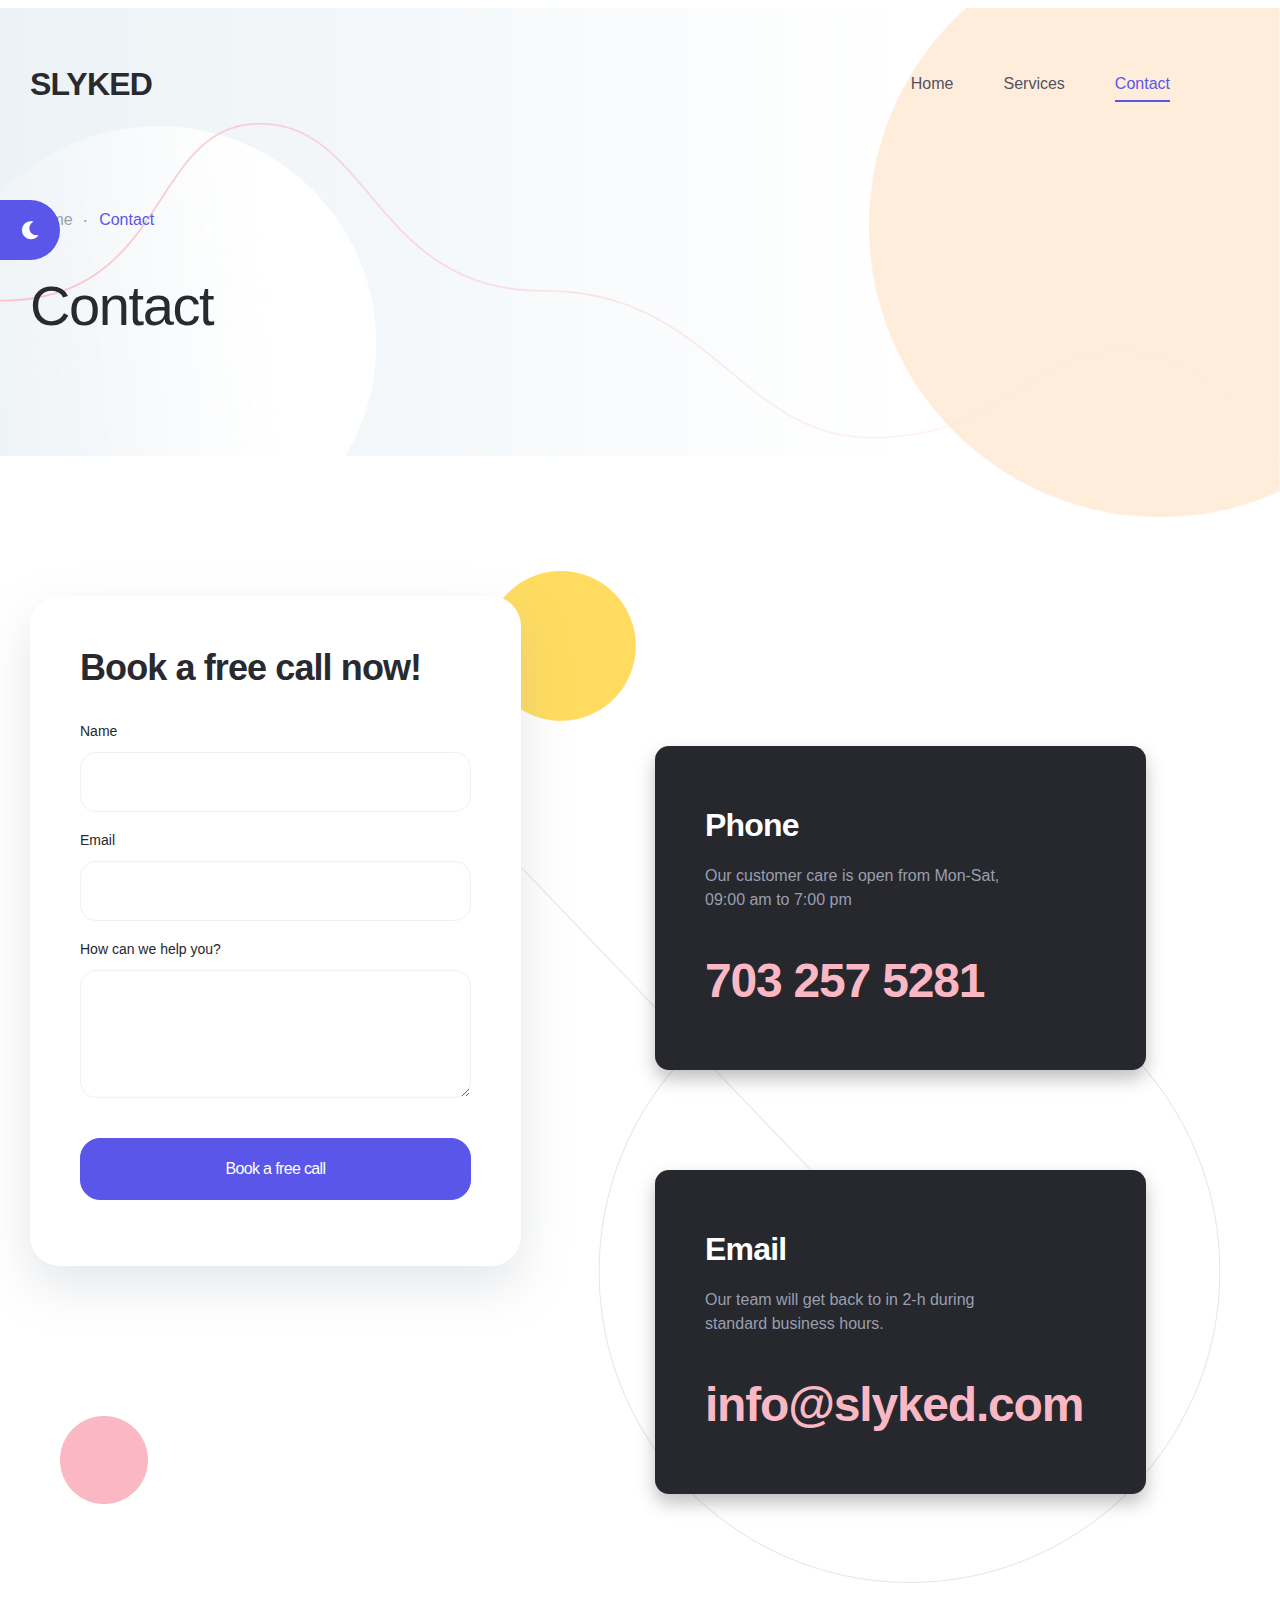
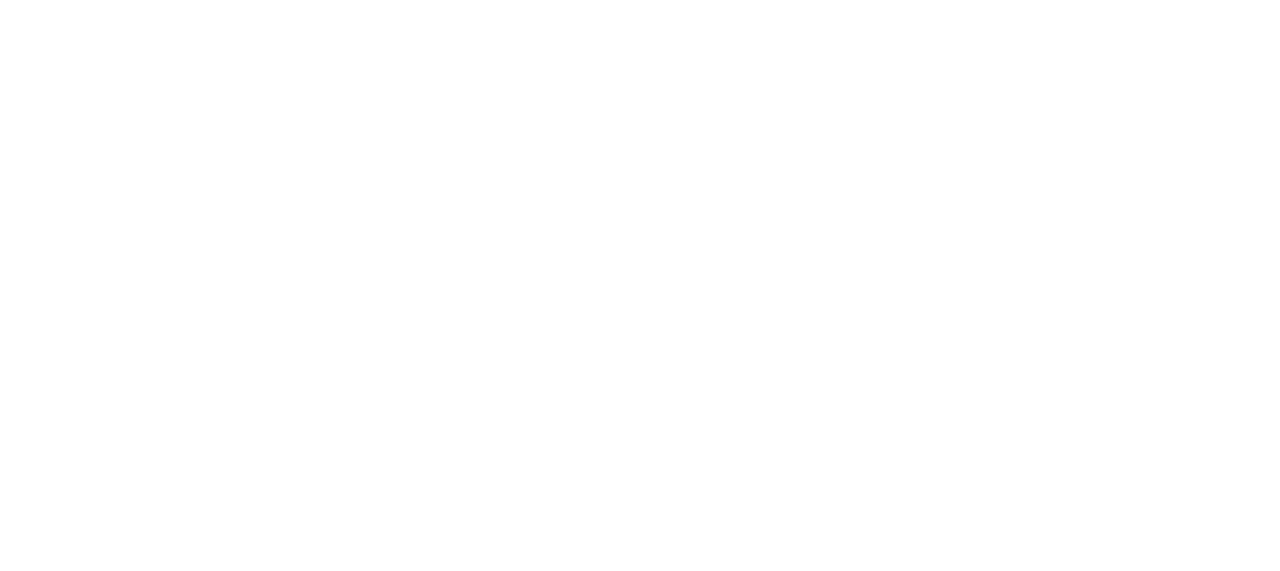
==== contact.html @ fdca995c "content changes and logo" ====
﻿<!DOCTYPE html>
<html class="no-js" lang="en">

<head>
    <!-- Meta Data -->
    <meta charset="UTF-8">
    <meta http-equiv="X-UA-Compatible" content="IE=edge">
    <title>Slyked | Contact</title>
    <meta name="description" content="">
    <meta name="viewport" content="width=device-width, initial-scale=1, shrink-to-fit=no">
    <!-- Favicon -->
    <link rel="shortcut icon" type="image/x-icon" href="assets/media/favicon.png">
    <link rel="stylesheet" href="assets/css/vendor/bootstrap.min.css">
    <link rel="stylesheet" href="assets/css/vendor/font-awesome.css">
    <link rel="stylesheet" href="assets/css/vendor/slick.css">
    <link rel="stylesheet" href="assets/css/vendor/slick-theme.css">
    <link rel="stylesheet" href="assets/css/vendor/sal.css">
    <link rel="stylesheet" href="assets/css/vendor/magnific-popup.css">
    <link rel="stylesheet" href="assets/css/vendor/green-audio-player.min.css">

    <!-- Site Stylesheet -->
    <link rel="stylesheet" href="assets/css/app.css">

</head>

<body class="sticky-header">
    <!--[if lte IE 9]>
    <p class="browserupgrade">You are using an <strong>outdated</strong> browser. Please <a href="https://browsehappy.com/">upgrade your browser</a> to improve your experience and security.</p>
  	<![endif]-->
    <a href="#main-wrapper" id="backto-top" class="back-to-top">
        <i class="far fa-angle-double-up"></i>
    </a>

    <!-- Preloader Start Here -->
    <div id="preloader"></div>
    <!-- Preloader End Here -->

    <div class="my_switcher d-none d-lg-block">
        <ul>
            <li title="Light Mode">
                <a href="javascript:void(0)" class="setColor light" data-theme="light">
                    <i class="fal fa-lightbulb-on"></i>
                </a>
            </li>
            <li title="Dark Mode">
                <a href="javascript:void(0)" class="setColor dark" data-theme="dark">
                    <i class="fas fa-moon"></i>
                </a>
            </li>
        </ul>
    </div>

    <div id="main-wrapper" class="main-wrapper">

        <!--=====================================-->
        <!--=        Header Area Start       	=-->
        <!--=====================================-->
        <header class="header axil-header header-style-2">
            <div id="axil-sticky-placeholder"></div>
            <div class="axil-mainmenu">
                <div class="container-fluid">
                    <div class="header-navbar">
                        <div class="header-logo">
                            <a><h4 style="margin-top: 30px;" class="light-version-logo">SLYKED</h4></a>
                            <a><h4 style="margin-top: 30px;" class="dark-version-logo">SLYKED</h4></a>
                        </div>
                        <div class="header-main-nav">
                            <!-- Start Mainmanu Nav -->
                            <nav class="mainmenu-nav" id="mobilemenu-popup">
                                <div class="d-block d-lg-none">
                                    <div class="mobile-nav-header">
                                        <div class="mobile-nav-logo">
                                            <a href="/">
                                                <a><h4 class="light-mode">SLYKED</h4></a>
                                                <a><h4 class="dark-mode">SLYKED</h4></a>
                                            </a>
                                        </div>
                                        <button class="mobile-menu-close" data-bs-dismiss="offcanvas"><i class="fas fa-times"></i></button>
                                    </div>
                                </div>
                                <ul class="mainmenu">
                                    <li>
                                        <a href="/">Home</a>
                                    </li>
                                    <li>
                                        <a href="/#services">Services</a>
                                    </li>
                                    <!-- <li class="menu-item-has-children">
                                        <a href="javascript:void(0);">Portfolio</a>
                                        <ul class="axil-submenu">
                                            <li><a href="portfolio.html">Two Column</a></li>
                                            <li><a href="portfolio-2.html">Three Column</a></li>
                                            <li><a href="portfolio-3.html">Four Column</a></li>
                                            <li><a href="portfolio-4.html">Three Column Width</a></li>
                                            <li><a href="portfolio-5.html">Four Column Width</a></li>
                                            <li><a href="single-portfolio.html">Portfolio Details</a></li>
                                        </ul>
                                    </li> -->
                                    <!-- <li class="menu-item-has-children">
                                        <a href="javascript:void(0);">Pages</a>
                                        <ul class="axil-submenu">
                                            <li><a href="about-us.html">About Us</a></li>
                                            <li><a href="our-office.html">Our Office</a></li>
                                            <li><a href="case-study.html">Case Study</a></li>
                                            <li><a href="single-case-study.html">Case Study Details</a></li>
                                            <li><a href="team.html">Team</a></li>
                                            <li><a href="single-team.html">Team Details</a></li>
                                            <li><a href="our-clients.html">Our Clients</a></li>
                                            <li><a href="testimonial.html">Testimonial</a></li>
                                            <li><a href="pricing-table.html">Pricing Table</a></li>
                                            <li><a href="typography.html">Typography</a></li>
                                            <li><a href="404.html">404 Page</a></li>
                                            <li><a href="coming-soon.html">Coming Soon</a></li>
                                        </ul>
                                    </li>
                                    <li class="menu-item-has-children">
                                        <a href="javascript:void(0);">Blog</a>
                                        <ul class="axil-submenu">
                                            <li><a href="blog.html">Blog</a></li>
                                            <li><a href="single-blog.html">Standard Post</a></li>
                                            <li><a href="single-blog-gallery.html">Gallery Post</a></li>
                                            <li><a href="single-blog-video.html">Video Post</a></li>
                                            <li><a href="single-blog-audio.html">Audio Post</a></li>
                                            <li><a href="single-blog-quote.html">Quote Post</a></li>
                                        </ul>
                                    </li> -->
                                    <li><a href="contact.html">Contact</a></li>
                                </ul>
                            </nav>
                            <!-- End Mainmanu Nav -->
                        </div>
                        <div class="header-action">
                            <ul class="list-unstyled">
                                <li class="sidemenu-btn d-lg-block d-none">
                                    <button class="btn-wrap btn-dark" data-bs-toggle="offcanvas" data-bs-target="#offcanvasMenuRight">
                                        <span></span>
                                        <span></span>
                                        <span></span>
                                    </button>
                                </li>
                                <li class="mobile-menu-btn sidemenu-btn d-lg-none d-block">
                                    <button class="btn-wrap btn-dark" data-bs-toggle="offcanvas" data-bs-target="#mobilemenu-popup">
                                        <span></span>
                                        <span></span>
                                        <span></span>
                                    </button>
                                </li>
                                <li class="my_switcher d-block d-lg-none">
                                    <ul>
                                        <li title="Light Mode">
                                            <a href="javascript:void(0)" class="setColor light" data-theme="light">
                                                <i class="fal fa-lightbulb-on"></i>
                                            </a>
                                        </li>
                                        <li title="Dark Mode">
                                            <a href="javascript:void(0)" class="setColor dark" data-theme="dark">
                                                <i class="fas fa-moon"></i>
                                            </a>
                                        </li>
                                    </ul>
                                </li>
                            </ul>
                        </div>
                    </div>
                </div>
            </div>
        </header>
        <!--=====================================-->
        <!--=       Breadcrumb Area Start       =-->
        <!--=====================================-->
        <div class="breadcrum-area">
            <div class="container">
                <div class="breadcrumb">
                    <ul class="list-unstyled">
                        <li><a href="/">Home</a></li>
                        <li class="active">Contact</li>
                    </ul>
                    <h1 class="title h2">Contact</h1>
                </div>
            </div>
            <ul class="shape-group-8 list-unstyled">
                <li class="shape shape-1" data-sal="slide-right" data-sal-duration="500" data-sal-delay="100">
                    <img src="assets/media/others/bubble-9.png" alt="Bubble">
                </li>
                <li class="shape shape-2" data-sal="slide-left" data-sal-duration="500" data-sal-delay="200">
                    <img src="assets/media/others/bubble-17.png" alt="Bubble">
                </li>
                <li class="shape shape-3" data-sal="slide-up" data-sal-duration="500" data-sal-delay="300">
                    <img src="assets/media/others/line-4.png" alt="Line">
                </li>
            </ul>
        </div>
        <!--=====================================-->
        <!--=       Contact  Area Start        =-->
        <!--=====================================-->
        <section class="section section-padding">
            <div class="container">
                <div class="row">
                    <div class="col-xl-5 col-lg-6">
                        <div class="contact-form-box shadow-box mb--30">
                            <h3 class="title">Book a free call now!</h3>
                            <form method="POST" action="mail.php" class="axil-contact-form">
                                <div class="form-group">
                                    <label>Name</label>
                                    <input type="text" class="form-control" name="contact-name">
                                </div>
                                <div class="form-group">
                                    <label>Email</label>
                                    <input type="email" class="form-control" name="contact-email">
                                </div>
                                <!-- <div class="form-group">
                                    <label>Company</label>
                                    <input type="text" class="form-control" name="contact-company">
                                </div> -->
                                <div class="form-group mb--40">
                                    <label>How can we help you?</label>
                                    <textarea name="contact-message" id="contact-message" class="form-control textarea" cols="30" rows="4"></textarea>
                                </div>
                                <div class="form-group">
                                    <button type="submit" class="axil-btn btn-fill-primary btn-fluid btn-primary" name="submit-btn">Book a free call</button>
                                </div>
                            </form>
                        </div>
                    </div>
                    <div class="col-xl-5 col-lg-6 offset-xl-1">
                        <div class="contact-info mb--100 mb_md--30 mt_md--0 mt--150">
                            <h4 class="title">Phone</h4>
                            <p>Our customer care is open from Mon-Sat, 09:00 am to 7:00 pm</p>
                            <h4 class="phone-number"><a href="tel:7032575281">703 257 5281</a></h4>
                        </div>
                        <div class="contact-info mb--30">
                            <h4 class="title">Email</h4>
                            <p>Our team will get back to in 2-h during standard business hours.</p>
                            <h4 class="phone-number"><a href="mailto:info@example.com">info@slyked.com</a></h4>
                        </div>
                    </div>
                </div>
            </div>
            <ul class="list-unstyled shape-group-12">
                <li class="shape shape-1"><img src="assets/media/others/bubble-2.png" alt="Bubble"></li>
                <li class="shape shape-2"><img src="assets/media/others/bubble-1.png" alt="Bubble"></li>
                <li class="shape shape-3"><img src="assets/media/others/circle-3.png" alt="Circle"></li>
            </ul>
        </section>

        <!--=====================================-->
        <!--=       Location  Area Start        =-->
        <!--=====================================-->
        <!-- <section class="section section-padding bg-color-dark overflow-hidden">
            <div class="container">
                <div class="section-heading heading-light-left">
                    <span class="subtitle">Find Us</span>
                    <h2 class="title">Our office</h2>
                </div>
                <div class="row">
                    <div class="col-lg-3 col-sm-6">
                        <div class="office-location">
                            <div class="thumbnail">
                                <img src="assets/media/others/location-1.png" alt="Office">
                            </div>
                            <div class="content">
                                <h4 class="title">Virginia-HQ</h4>
                                <p>435 Pouros Locks United States</p>
                            </div>
                        </div>
                    </div>
                    <div class="col-lg-3 col-sm-6">
                        <div class="office-location">
                            <div class="thumbnail">
                                <img src="assets/media/others/location-2.png" alt="Office">
                            </div>
                            <div class="content">
                                <h4 class="title">Nevada</h4>
                                <p>46 Watsica Creek Suite 071 United States</p>
                            </div>
                        </div>
                    </div>
                    <div class="col-lg-3 col-sm-6">
                        <div class="office-location">
                            <div class="thumbnail">
                                <img src="assets/media/others/location-3.png" alt="Office">
                            </div>
                            <div class="content">
                                <h4 class="title">Columbia</h4>
                                <p>7140 Wehner Tunnel Washington, D.C</p>
                            </div>
                        </div>
                    </div>
                    <div class="col-lg-3 col-sm-6">
                        <div class="office-location">
                            <div class="thumbnail">
                                <img src="assets/media/others/location-4.png" alt="Office">
                            </div>
                            <div class="content">
                                <h4 class="title">New Mexico</h4>
                                <p>10 Maggie Valleys United States</p>
                            </div>
                        </div>
                    </div>
                </div>
            </div>
            <ul class="shape-group-11 list-unstyled">
                <li class="shape shape-1"><img src="assets/media/others/line-6.png" alt="line"></li>
                <li class="shape shape-2"><img src="assets/media/others/circle-3.png" alt="line"></li>
            </ul>
        </section> -->
        <!--=====================================-->
        <!--=        Footer Area Start       	=-->
        <!--=====================================-->
        <footer class="footer-area">
            <div class="container">
                <div class="footer-top">
                    <div class="footer-social-link">
                        <ul class="list-unstyled">
                            <li><a href="https://www.facebook.com/Slyked-106344322002214/" data-sal="slide-up" target="_blank" data-sal-duration="500" data-sal-delay="100"><i class="fab fa-facebook-f"></i></a></li>
                            <li><a href="https://www.instagram.com/goslyked/" target="_blank" data-sal="slide-up" data-sal-duration="500" data-sal-delay="500"><i class="fab fa-instagram"></i></a></li>
                            <li><a href="https://twitter.com/goslyked" target="_blank" data-sal="slide-up" data-sal-duration="500" data-sal-delay="200"><i class="fab fa-twitter"></i></a></li>
                            <li><a href="https://www.linkedin.com/company/goslyked/" target="_blank" data-sal="slide-up" data-sal-duration="500" data-sal-delay="400"><i class="fab fa-linkedin-in"></i></a></li>
                        </ul>
                    </div>
                </div>
                <div class="footer-main">
                    <div class="row">
                        <div class="col-xl-6 col-lg-5" data-sal="slide-right" data-sal-duration="800" data-sal-delay="100">
                            <div class="footer-widget border-end">
                                <div class="footer-newsletter">
                                    <h2 class="title">Get in touch!</h2>
                                    <p>To get personalised tips and tricks on how to grow your business online, subscribe to our newsletter for free</p>
                                    <form>
                                        <div class="input-group">
                                            <input type="email" class="form-control" placeholder="Email address">
                                            <button class="subscribe-btn" type="submit">Subscribe</button>
                                        </div>
                                    </form>
                                </div>
                            </div>
                        </div>
                        <div class="col-xl-6 col-lg-7" data-sal="slide-left" data-sal-duration="800" data-sal-delay="100">
                            <div class="row">
                                <div class="col-sm-6">
                                    <div class="footer-widget">
                                        <h6 class="widget-title">Services</h6>
                                        <div class="footer-menu-link">
                                            <ul class="list-unstyled">
                                                <li><a>Landing Page</a></li>
                                                <li><a>Website Development</a></li>
                                                <li><a>Social Media Marketing</a></li>
                                            </ul>
                                        </div>
                                    </div>
                                </div>
                                <div class="col-sm-3">
                                    <div class="footer-widget">
                                        <h6 class="widget-title">Coming Soon</h6>
                                        <div class="footer-menu-link">
                                            <ul class="list-unstyled">
                                                <li><a >Blog</a></li>
                                                <li><a >Case Studies</a></li>
                                                <li><a >Portfolio</a></li>
                                            </ul>
                                        </div>
                                    </div>
                                </div>
                                <div class="col-sm-3">
                                    <div class="footer-widget">
                                        <h6 class="widget-title">Support</h6>
                                        <div class="footer-menu-link">
                                            <ul class="list-unstyled">
                                                <li><a href="contact.html">Contact</a></li>
                                                <li><a>Privacy Policy</a></li>
                                                <li><a>Terms of Use</a></li>
                                            </ul>
                                        </div>
                                    </div>
                                </div>
                            </div>
                        </div>
                    </div>
                </div>
                <div class="footer-bottom" data-sal="slide-up" data-sal-duration="500" data-sal-delay="100">
                    <div class="row">
                        <div class="col-md-6">
                            <div class="footer-copyright">
                                <span class="copyright-text">© 2022. All rights reserved by <a href="/">Slyked</a>.</span>
                            </div>
                        </div>
                        <div class="col-md-6">
                            <div class="footer-bottom-link">
                                <ul class="list-unstyled">
                                    <li><a >Privacy Policy</a></li>
                                    <li><a >Terms of Use</a></li>
                                </ul>
                            </div>
                        </div>
                    </div>
                </div>
            </div>
        </footer>




        <!--=====================================-->
        <!--=       Offcanvas Menu Area       	=-->
        <!--=====================================-->
        <!-- <div class="offcanvas offcanvas-end header-offcanvasmenu" tabindex="-1" id="offcanvasMenuRight">
            <div class="offcanvas-header">
                <button type="button" class="btn-close" data-bs-dismiss="offcanvas" aria-label="Close"></button>
            </div>
            <div class="offcanvas-body">
                <form action="#" class="side-nav-search-form">
                    <div class="form-group">
                        <input type="text" class="search-field" name="search-field" placeholder="Search...">
                        <button class="side-nav-search-btn"><i class="fas fa-search"></i></button>
                    </div>
                </form>
                <div class="row ">
                    <div class="col-lg-5 col-xl-6">
                        <ul class="main-navigation list-unstyled">
                            <li><a href="index-1.html">Digital Agency</a></li>
                            <li><a href="index-2.html">Creative Agency</a></li>
                            <li><a href="index-3.html">Personal Portfolio</a></li>
                            <li><a href="index-4.html">Home Startup</a></li>
                            <li><a href="index-5.html">Corporate Agency</a></li>
                        </ul>
                    </div>
                    <div class="col-lg-7 col-xl-6">
                        <div class="contact-info-wrap">
                            <div class="contact-inner">
                                <address class="address">
                                    <span class="title">Contact Information</span>
                                    <p>Theodore Lowe, Ap #867-859 <br> Sit Rd, Azusa New York</p>
                                </address>
                                <address class="address">
                                    <span class="title">We're Available 24/7. Call Now.</span>
                                    <a class="tel" href="tel:8884562790"><i class="fas fa-phone"></i>(888)
                                        456-2790</a>
                                    <a class="tel" href="tel:12125553333"><i class="fas fa-fax"></i>(121)
                                        255-53333</a>
                                </address>
                            </div>
                            <div class="contact-inner">
                                <h5 class="title">Find us here</h5>
                                <div class="contact-social-share">
                                    <ul class="social-share list-unstyled">
                                        <li><a href="../../../index.htm"><i class="fab fa-facebook-f"></i></a></li>
                                        <li><a href="../../../index-1.htm"><i class="fab fa-twitter"></i></a></li>
                                        <li><a href="../../../index-7.htm"><i class="fab fa-behance"></i></a></li>
                                        <li><a href="../../../index-3.htm"><i class="fab fa-linkedin-in"></i></a></li>
                                    </ul>
                                </div>
                            </div>
                        </div>
                    </div>
                </div>
            </div>
        </div> -->
    </div>

    <!-- Jquery Js -->
    <script src="assets/js/vendor/jquery-3.6.0.min.js"></script>
    <script src="assets/js/vendor/bootstrap.min.js"></script>
    <script src="assets/js/vendor/isotope.pkgd.min.js"></script>
    <script src="assets/js/vendor/imagesloaded.pkgd.min.js"></script>
    <script src="assets/js/vendor/waypoints.min.js"></script>
    <script src="assets/js/vendor/counterup.js"></script>
    <script src="assets/js/vendor/slick.min.js"></script>
    <script src="assets/js/vendor/sal.js"></script>
    <script src="assets/js/vendor/jquery.magnific-popup.min.js"></script>
    <script src="assets/js/vendor/js.cookie.js"></script>
    <script src="assets/js/vendor/jquery.style.switcher.js"></script>
    <script src="assets/js/vendor/jquery.countdown.min.js"></script>
    <script src="assets/js/vendor/tilt.js"></script>
    <script src="assets/js/vendor/green-audio-player.min.js"></script>
    <script src="assets/js/vendor/jquery.nav.js"></script>

    <!-- Site Scripts -->
    <script src="assets/js/app.js"></script>
</body>

</html>
---- assets/css/vendor/sal.css ----
[data-sal]{transition-duration:.2s;transition-duration:var(--sal-duration,.2s);transition-delay:0s;transition-delay:var(--sal-delay,0s);transition-timing-function:ease;transition-timing-function:var(--sal-easing,ease)}[data-sal][data-sal-duration="200"]{transition-duration:.2s}[data-sal][data-sal-duration="250"]{transition-duration:.25s}[data-sal][data-sal-duration="300"]{transition-duration:.3s}[data-sal][data-sal-duration="350"]{transition-duration:.35s}[data-sal][data-sal-duration="400"]{transition-duration:.4s}[data-sal][data-sal-duration="450"]{transition-duration:.45s}[data-sal][data-sal-duration="500"]{transition-duration:.5s}[data-sal][data-sal-duration="550"]{transition-duration:.55s}[data-sal][data-sal-duration="600"]{transition-duration:.6s}[data-sal][data-sal-duration="650"]{transition-duration:.65s}[data-sal][data-sal-duration="700"]{transition-duration:.7s}[data-sal][data-sal-duration="750"]{transition-duration:.75s}[data-sal][data-sal-duration="800"]{transition-duration:.8s}[data-sal][data-sal-duration="850"]{transition-duration:.85s}[data-sal][data-sal-duration="900"]{transition-duration:.9s}[data-sal][data-sal-duration="950"]{transition-duration:.95s}[data-sal][data-sal-duration="1000"]{transition-duration:1s}[data-sal][data-sal-duration="1050"]{transition-duration:1.05s}[data-sal][data-sal-duration="1100"]{transition-duration:1.1s}[data-sal][data-sal-duration="1150"]{transition-duration:1.15s}[data-sal][data-sal-duration="1200"]{transition-duration:1.2s}[data-sal][data-sal-duration="1250"]{transition-duration:1.25s}[data-sal][data-sal-duration="1300"]{transition-duration:1.3s}[data-sal][data-sal-duration="1350"]{transition-duration:1.35s}[data-sal][data-sal-duration="1400"]{transition-duration:1.4s}[data-sal][data-sal-duration="1450"]{transition-duration:1.45s}[data-sal][data-sal-duration="1500"]{transition-duration:1.5s}[data-sal][data-sal-duration="1550"]{transition-duration:1.55s}[data-sal][data-sal-duration="1600"]{transition-duration:1.6s}[data-sal][data-sal-duration="1650"]{transition-duration:1.65s}[data-sal][data-sal-duration="1700"]{transition-duration:1.7s}[data-sal][data-sal-duration="1750"]{transition-duration:1.75s}[data-sal][data-sal-duration="1800"]{transition-duration:1.8s}[data-sal][data-sal-duration="1850"]{transition-duration:1.85s}[data-sal][data-sal-duration="1900"]{transition-duration:1.9s}[data-sal][data-sal-duration="1950"]{transition-duration:1.95s}[data-sal][data-sal-duration="2000"]{transition-duration:2s}[data-sal][data-sal-delay="50"]{transition-delay:.05s}[data-sal][data-sal-delay="100"]{transition-delay:.1s}[data-sal][data-sal-delay="150"]{transition-delay:.15s}[data-sal][data-sal-delay="200"]{transition-delay:.2s}[data-sal][data-sal-delay="250"]{transition-delay:.25s}[data-sal][data-sal-delay="300"]{transition-delay:.3s}[data-sal][data-sal-delay="350"]{transition-delay:.35s}[data-sal][data-sal-delay="400"]{transition-delay:.4s}[data-sal][data-sal-delay="450"]{transition-delay:.45s}[data-sal][data-sal-delay="500"]{transition-delay:.5s}[data-sal][data-sal-delay="550"]{transition-delay:.55s}[data-sal][data-sal-delay="600"]{transition-delay:.6s}[data-sal][data-sal-delay="650"]{transition-delay:.65s}[data-sal][data-sal-delay="700"]{transition-delay:.7s}[data-sal][data-sal-delay="750"]{transition-delay:.75s}[data-sal][data-sal-delay="800"]{transition-delay:.8s}[data-sal][data-sal-delay="850"]{transition-delay:.85s}[data-sal][data-sal-delay="900"]{transition-delay:.9s}[data-sal][data-sal-delay="950"]{transition-delay:.95s}[data-sal][data-sal-delay="1000"]{transition-delay:1s}[data-sal][data-sal-easing=linear]{transition-timing-function:linear}[data-sal][data-sal-easing=ease]{transition-timing-function:ease}[data-sal][data-sal-easing=ease-in]{transition-timing-function:ease-in}[data-sal][data-sal-easing=ease-out]{transition-timing-function:ease-out}[data-sal][data-sal-easing=ease-in-out]{transition-timing-function:ease-in-out}[data-sal][data-sal-easing=ease-in-cubic]{transition-timing-function:cubic-bezier(.55,.055,.675,.19)}[data-sal][data-sal-easing=ease-out-cubic]{transition-timing-function:cubic-bezier(.215,.61,.355,1)}[data-sal][data-sal-easing=ease-in-out-cubic]{transition-timing-function:cubic-bezier(.645,.045,.355,1)}[data-sal][data-sal-easing=ease-in-circ]{transition-timing-function:cubic-bezier(.6,.04,.98,.335)}[data-sal][data-sal-easing=ease-out-circ]{transition-timing-function:cubic-bezier(.075,.82,.165,1)}[data-sal][data-sal-easing=ease-in-out-circ]{transition-timing-function:cubic-bezier(.785,.135,.15,.86)}[data-sal][data-sal-easing=ease-in-expo]{transition-timing-function:cubic-bezier(.95,.05,.795,.035)}[data-sal][data-sal-easing=ease-out-expo]{transition-timing-function:cubic-bezier(.19,1,.22,1)}[data-sal][data-sal-easing=ease-in-out-expo]{transition-timing-function:cubic-bezier(1,0,0,1)}[data-sal][data-sal-easing=ease-in-quad]{transition-timing-function:cubic-bezier(.55,.085,.68,.53)}[data-sal][data-sal-easing=ease-out-quad]{transition-timing-function:cubic-bezier(.25,.46,.45,.94)}[data-sal][data-sal-easing=ease-in-out-quad]{transition-timing-function:cubic-bezier(.455,.03,.515,.955)}[data-sal][data-sal-easing=ease-in-quart]{transition-timing-function:cubic-bezier(.895,.03,.685,.22)}[data-sal][data-sal-easing=ease-out-quart]{transition-timing-function:cubic-bezier(.165,.84,.44,1)}[data-sal][data-sal-easing=ease-in-out-quart]{transition-timing-function:cubic-bezier(.77,0,.175,1)}[data-sal][data-sal-easing=ease-in-quint]{transition-timing-function:cubic-bezier(.755,.05,.855,.06)}[data-sal][data-sal-easing=ease-out-quint]{transition-timing-function:cubic-bezier(.23,1,.32,1)}[data-sal][data-sal-easing=ease-in-out-quint]{transition-timing-function:cubic-bezier(.86,0,.07,1)}[data-sal][data-sal-easing=ease-in-sine]{transition-timing-function:cubic-bezier(.47,0,.745,.715)}[data-sal][data-sal-easing=ease-out-sine]{transition-timing-function:cubic-bezier(.39,.575,.565,1)}[data-sal][data-sal-easing=ease-in-out-sine]{transition-timing-function:cubic-bezier(.445,.05,.55,.95)}[data-sal][data-sal-easing=ease-in-back]{transition-timing-function:cubic-bezier(.6,-.28,.735,.045)}[data-sal][data-sal-easing=ease-out-back]{transition-timing-function:cubic-bezier(.175,.885,.32,1.275)}[data-sal][data-sal-easing=ease-in-out-back]{transition-timing-function:cubic-bezier(.68,-.55,.265,1.55)}[data-sal|=fade]{opacity:0;transition-property:opacity}[data-sal|=fade].sal-animate,body.sal-disabled [data-sal|=fade]{opacity:1}[data-sal|=slide]{opacity:0;transition-property:opacity,transform}[data-sal=slide-up]{transform:translateY(20%)}[data-sal=slide-down]{transform:translateY(-20%)}[data-sal=slide-left]{transform:translateX(20%)}[data-sal=slide-right]{transform:translateX(-20%)}[data-sal|=slide].sal-animate,body.sal-disabled [data-sal|=slide]{opacity:1;transform:none}[data-sal|=zoom]{opacity:0;transition-property:opacity,transform}[data-sal=zoom-in]{transform:scale(.5)}[data-sal=zoom-out]{transform:scale(1.1)}[data-sal|=zoom].sal-animate,body.sal-disabled [data-sal|=zoom]{opacity:1;transform:none}[data-sal|=flip]{-webkit-backface-visibility:hidden;backface-visibility:hidden;transition-property:transform}[data-sal=flip-left]{transform:perspective(2000px) rotateY(-91deg)}[data-sal=flip-right]{transform:perspective(2000px) rotateY(91deg)}[data-sal=flip-up]{transform:perspective(2000px) rotateX(-91deg)}[data-sal=flip-down]{transform:perspective(2000px) rotateX(91deg)}[data-sal|=flip].sal-animate,body.sal-disabled [data-sal|=flip]{transform:none}
---- assets/css/vendor/green-audio-player.min.css ----
@-webkit-keyframes spin{0%{-webkit-transform:rotate(0);transform:rotate(0)}to{-webkit-transform:rotate(1turn);transform:rotate(1turn)}}@keyframes spin{0%{-webkit-transform:rotate(0);transform:rotate(0)}to{-webkit-transform:rotate(1turn);transform:rotate(1turn)}}.green-audio-player{width:400px;min-width:300px;height:56px;-webkit-box-shadow:0 4px 16px 0 rgba(0,0,0,.07);box-shadow:0 4px 16px 0 rgba(0,0,0,.07);display:-webkit-box!important;display:-ms-flexbox!important;display:flex!important;-webkit-box-pack:justify;-ms-flex-pack:justify;justify-content:space-between;-webkit-box-align:center;-ms-flex-align:center;align-items:center;padding-left:24px;padding-right:24px;border-radius:4px;-webkit-user-select:none;-moz-user-select:none;-ms-user-select:none;user-select:none;background-color:#fff;-webkit-box-sizing:border-box;box-sizing:border-box;outline:none}.green-audio-player.player-accessible .controls:hover,.green-audio-player.player-accessible .download:hover,.green-audio-player.player-accessible .play-pause-btn:hover,.green-audio-player.player-accessible .volume__button:hover,.green-audio-player.player-accessible .volume__controls:hover{outline:1px dotted #999}.green-audio-player img,.green-audio-player svg{display:block}.green-audio-player .holder{position:relative}.green-audio-player .holder .loading .loading__spinner{position:absolute;left:-3px;bottom:2px;width:16px;height:16px;border:2px solid #b0b0b0;border-right-color:transparent;border-radius:50%;-webkit-animation:spin .4s linear infinite;animation:spin .4s linear infinite}.green-audio-player .holder .play-pause-btn{visibility:hidden;cursor:pointer;outline:none}.green-audio-player .holder .play-pause-btn:focus{outline:none}.green-audio-player .slider{-webkit-box-flex:1;-ms-flex-positive:1;flex-grow:1;background-color:#d8d8d8;cursor:pointer;position:relative}.green-audio-player .slider .gap-progress{background-color:#44bfa3;border-radius:inherit;position:absolute;pointer-events:none}.green-audio-player .slider .gap-progress .pin{height:16px;width:16px;border-radius:8px;background-color:#44bfa3;position:absolute;pointer-events:all;-webkit-box-shadow:0 1px 1px 0 rgba(0,0,0,.32);box-shadow:0 1px 1px 0 rgba(0,0,0,.32)}.green-audio-player .slider .gap-progress .pin:after{content:"";display:block;background:transparent;width:200%;height:200%;margin-left:-50%;margin-top:-50%;border-radius:50%}.green-audio-player .controls{font-family:Roboto,sans-serif;font-size:16px;line-height:18px;color:#55606e;display:-webkit-box;display:-ms-flexbox;display:flex;-webkit-box-flex:1;-ms-flex-positive:1;flex-grow:1;-webkit-box-pack:justify;-ms-flex-pack:justify;justify-content:space-between;-webkit-box-align:center;-ms-flex-align:center;align-items:center;margin-left:15px;margin-right:15px;outline:none}.green-audio-player .controls .controls__slider{margin-left:16px;margin-right:16px;border-radius:2px;height:4px}.green-audio-player .controls .controls__slider .controls__progress{width:0;height:100%}.green-audio-player .controls .controls__slider .controls__progress .progress__pin{right:-8px;top:-6px}.green-audio-player .controls span{cursor:default}.green-audio-player .controls:focus{outline:none}.green-audio-player .volume{position:relative}.green-audio-player .volume .volume__button{cursor:pointer;outline:none}.green-audio-player .volume .volume__button:focus{outline:none}.green-audio-player .volume .volume__button.open path{fill:#44bfa3}.green-audio-player .volume .volume__controls{width:30px;height:135px;background-color:rgba(0,0,0,.62);border-radius:7px;position:absolute;left:-3px;bottom:52px;-webkit-box-orient:vertical;-webkit-box-direction:normal;-ms-flex-direction:column;flex-direction:column;-webkit-box-align:center;-ms-flex-align:center;align-items:center;display:-webkit-box;display:-ms-flexbox;display:flex;z-index:2;outline:none}.green-audio-player .volume .volume__controls .volume__slider{margin-top:12px;margin-bottom:12px;width:6px;border-radius:3px}.green-audio-player .volume .volume__controls .volume__slider .volume__progress{bottom:0;height:100%;width:6px}.green-audio-player .volume .volume__controls .volume__slider .volume__progress .volume__pin{left:-5px;top:-8px}.green-audio-player .volume .volume__controls:focus{outline:none}.green-audio-player .volume .volume__controls.hidden{display:none}.green-audio-player .volume .volume__controls.top{bottom:52px;left:-3px}.green-audio-player .volume .volume__controls.middle{bottom:-54px;left:54px}.green-audio-player .volume .volume__controls.bottom{bottom:-164px;left:-3px}.green-audio-player .download{display:none;margin-left:16px;cursor:pointer;outline:none}.green-audio-player .download:focus,.green-audio-player:focus{outline:none}.message__offscreen{border:0;clip:rect(1px,1px,1px,1px);-webkit-clip-path:inset(50%);clip-path:inset(50%);height:1px;margin:-1px;overflow:hidden;padding:0;position:absolute;width:1px;word-wrap:normal}
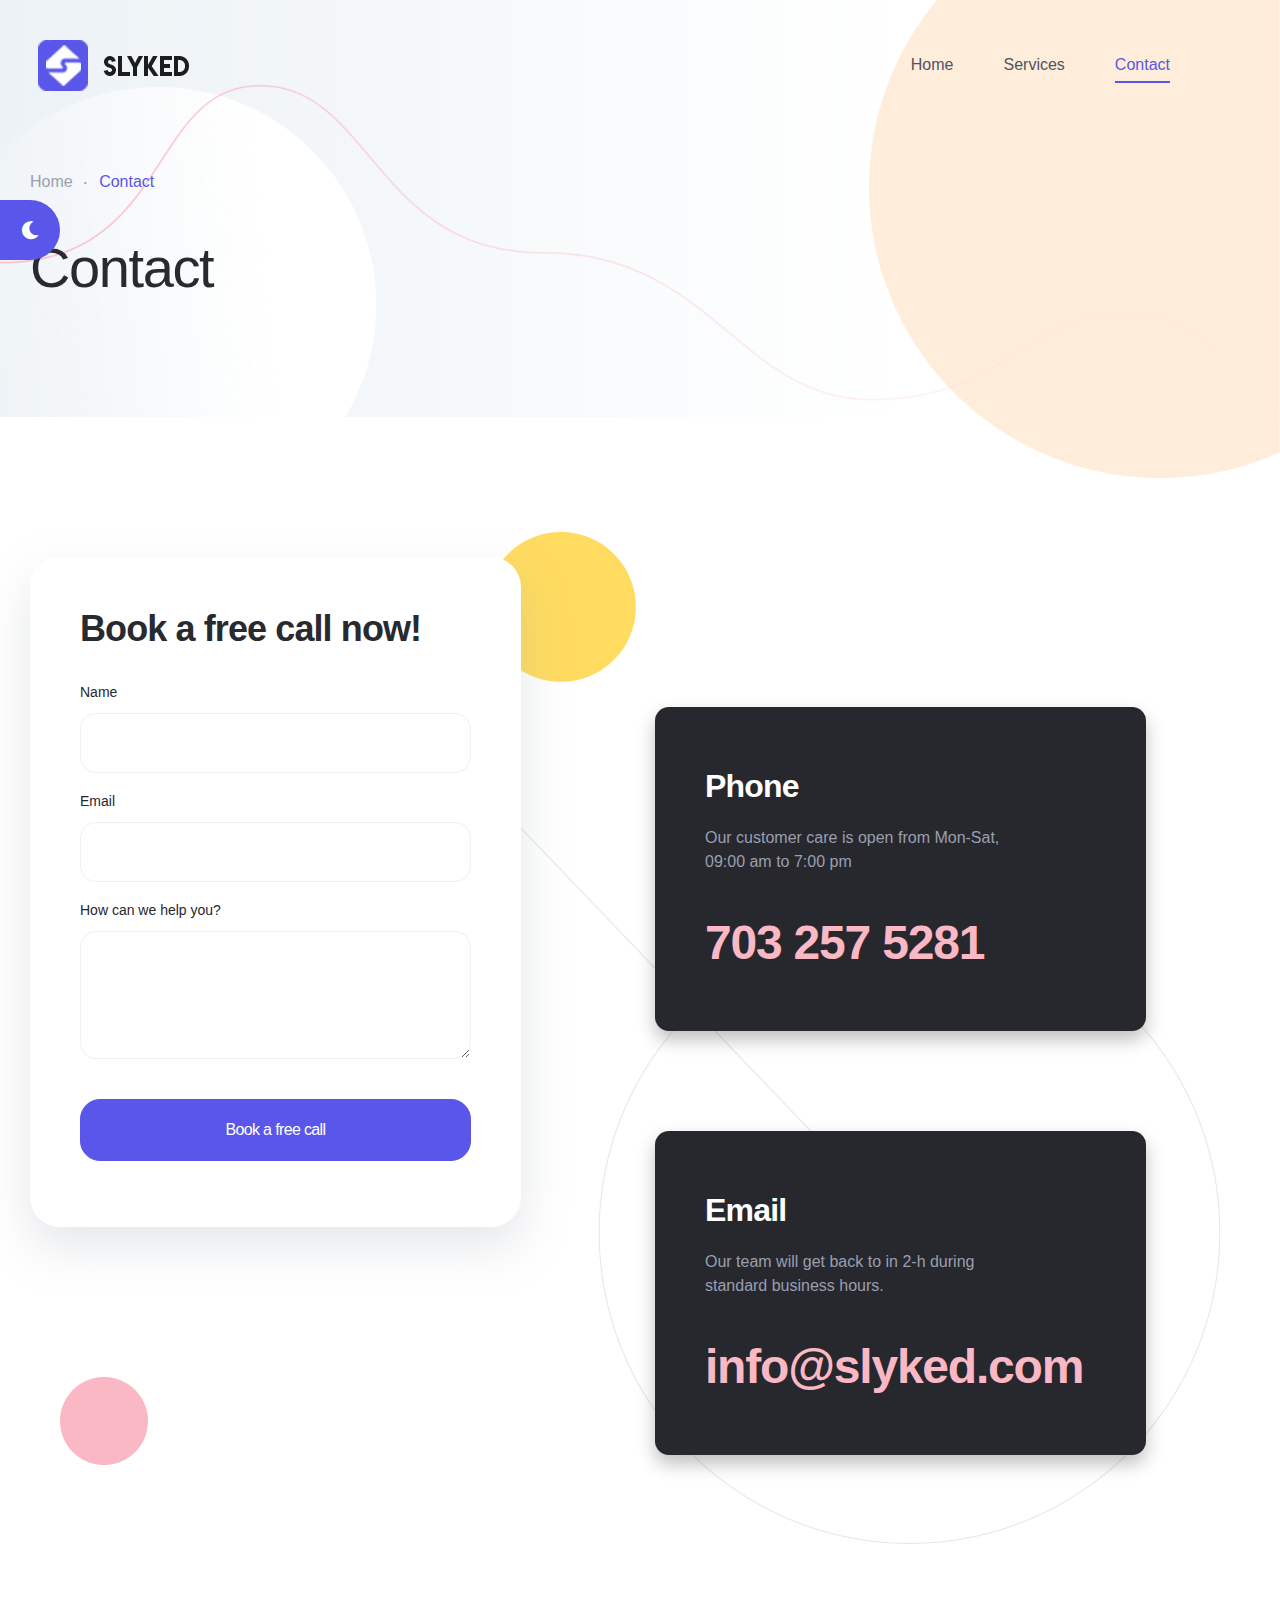
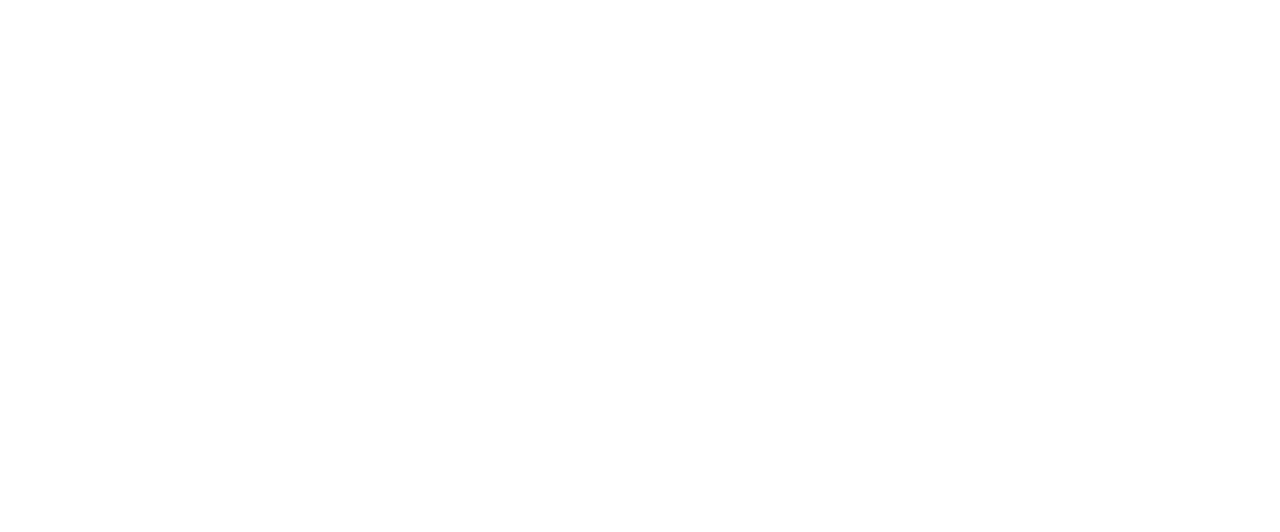
==== commit 7a9817aa: "changed logo text to image" ====
--- a/contact.html
+++ b/contact.html
@@ -61,8 +61,8 @@
                 <div class="container-fluid">
                     <div class="header-navbar">
                         <div class="header-logo">
-                            <a><h4 style="margin-top: 30px;" class="light-version-logo">SLYKED</h4></a>
-                            <a><h4 style="margin-top: 30px;" class="dark-version-logo">SLYKED</h4></a>
+                            <a href="index.html"><img class="light-version-logo" src="assets/media/logo-2.png" /></a>
+                            <a href="index.html"><img class="dark-version-logo" src="assets/media/logo-3.png" /></a>
                         </div>
                         <div class="header-main-nav">
                             <!-- Start Mainmanu Nav -->
@@ -70,9 +70,9 @@
                                 <div class="d-block d-lg-none">
                                     <div class="mobile-nav-header">
                                         <div class="mobile-nav-logo">
-                                            <a href="/">
-                                                <a><h4 class="light-mode">SLYKED</h4></a>
-                                                <a><h4 class="dark-mode">SLYKED</h4></a>
+                                            <a href="index.html">
+                                                <a><img class="light-mode" src="assets/media/logo-2.png" /></a>
+                                                <a><img class="dark-mode" src="assets/media/logo-3.png" /></a>
                                             </a>
                                         </div>
                                         <button class="mobile-menu-close" data-bs-dismiss="offcanvas"><i class="fas fa-times"></i></button>
@@ -80,7 +80,7 @@
                                 </div>
                                 <ul class="mainmenu">
                                     <li>
-                                        <a href="/">Home</a>
+                                        <a href="index.html">Home</a>
                                     </li>
                                     <li>
                                         <a href="/#services">Services</a>
@@ -172,7 +172,7 @@
             <div class="container">
                 <div class="breadcrumb">
                     <ul class="list-unstyled">
-                        <li><a href="/">Home</a></li>
+                        <li><a href="index.html">Home</a></li>
                         <li class="active">Contact</li>
                     </ul>
                     <h1 class="title h2">Contact</h1>
@@ -381,7 +381,7 @@
                     <div class="row">
                         <div class="col-md-6">
                             <div class="footer-copyright">
-                                <span class="copyright-text">© 2022. All rights reserved by <a href="/">Slyked</a>.</span>
+                                <span class="copyright-text">© 2022. All rights reserved by <a href="index.html">Slyked</a>.</span>
                             </div>
                         </div>
                         <div class="col-md-6">
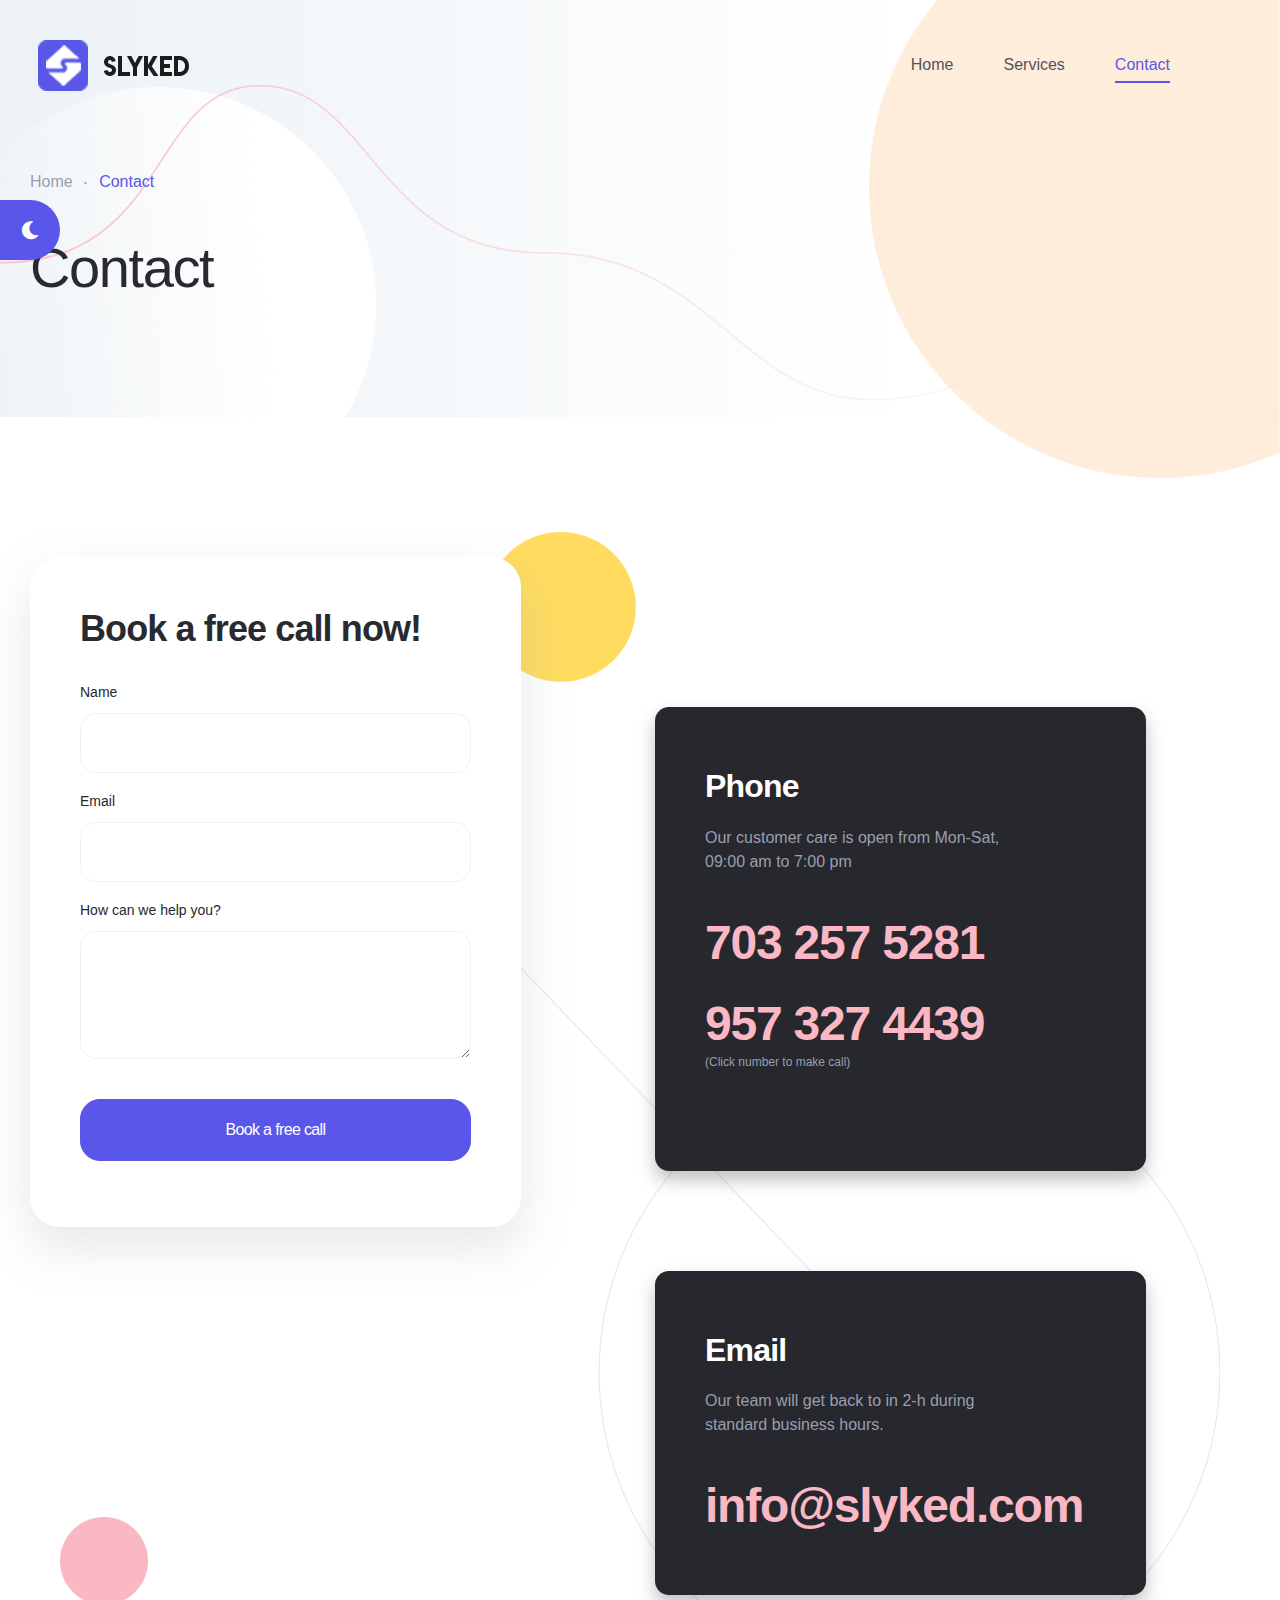
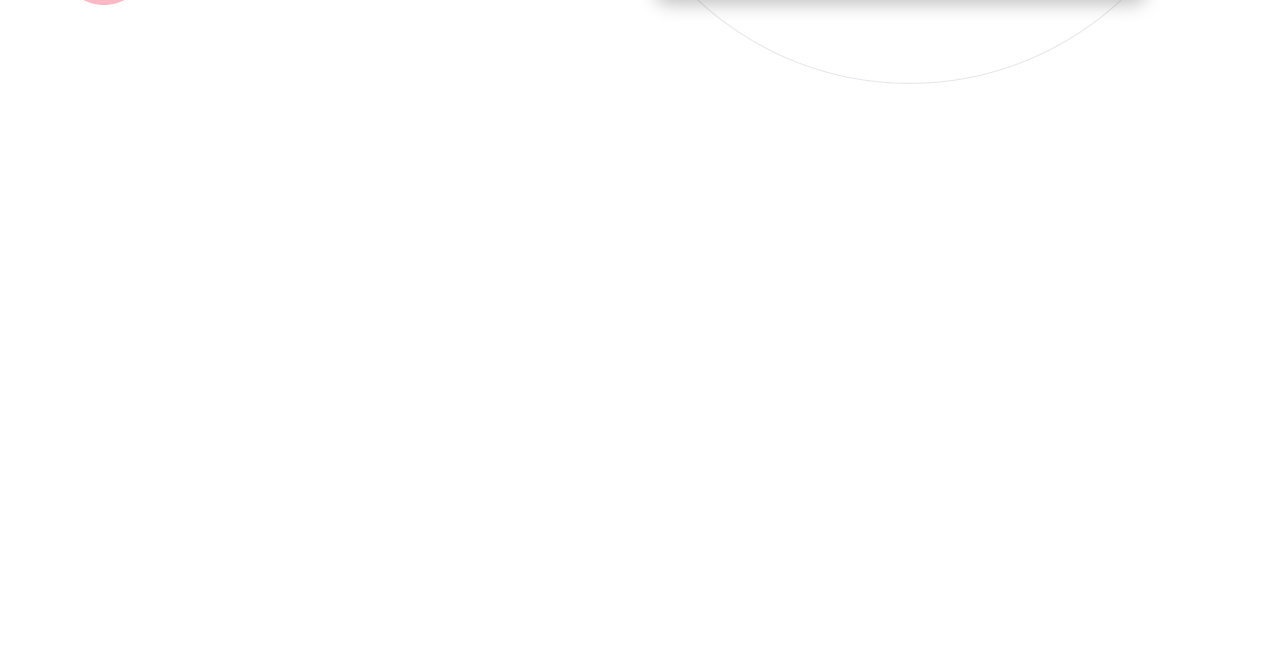
==== commit 6a456e21: "added Yesh number in contact page" ====
--- a/contact.html
+++ b/contact.html
@@ -199,14 +199,14 @@
                     <div class="col-xl-5 col-lg-6">
                         <div class="contact-form-box shadow-box mb--30">
                             <h3 class="title">Book a free call now!</h3>
-                            <form method="POST" action="mail.php" class="axil-contact-form">
+                            <form  class="axil-contact-form">
                                 <div class="form-group">
                                     <label>Name</label>
-                                    <input type="text" class="form-control" name="contact-name">
+                                    <input type="text" class="form-control form-name" name="contact-name">
                                 </div>
                                 <div class="form-group">
                                     <label>Email</label>
-                                    <input type="email" class="form-control" name="contact-email">
+                                    <input type="email" class="form-control form-email" name="contact-email">
                                 </div>
                                 <!-- <div class="form-group">
                                     <label>Company</label>
@@ -214,7 +214,7 @@
                                 </div> -->
                                 <div class="form-group mb--40">
                                     <label>How can we help you?</label>
-                                    <textarea name="contact-message" id="contact-message" class="form-control textarea" cols="30" rows="4"></textarea>
+                                    <textarea name="contact-message" id="contact-message" class="form-control form-textarea textarea" cols="30" rows="4"></textarea>
                                 </div>
                                 <div class="form-group">
                                     <button type="submit" class="axil-btn btn-fill-primary btn-fluid btn-primary" name="submit-btn">Book a free call</button>
@@ -227,6 +227,9 @@
                             <h4 class="title">Phone</h4>
                             <p>Our customer care is open from Mon-Sat, 09:00 am to 7:00 pm</p>
                             <h4 class="phone-number"><a href="tel:7032575281">703 257 5281</a></h4>
+                            <br/>
+                            <h4 class="phone-number"><a href="tel:9573274439">957 327 4439</a></h4>
+                            <p style="font-size: 12px;">(Click number to make call)</p>
                         </div>
                         <div class="contact-info mb--30">
                             <h4 class="title">Email</h4>
@@ -474,6 +477,9 @@
     <script src="assets/js/vendor/green-audio-player.min.js"></script>
     <script src="assets/js/vendor/jquery.nav.js"></script>
 
+    <!-- smtp -->
+    <script src="https://smtpjs.com/v3/smtp.js" ></script>
+
     <!-- Site Scripts -->
     <script src="assets/js/app.js"></script>
 </body>
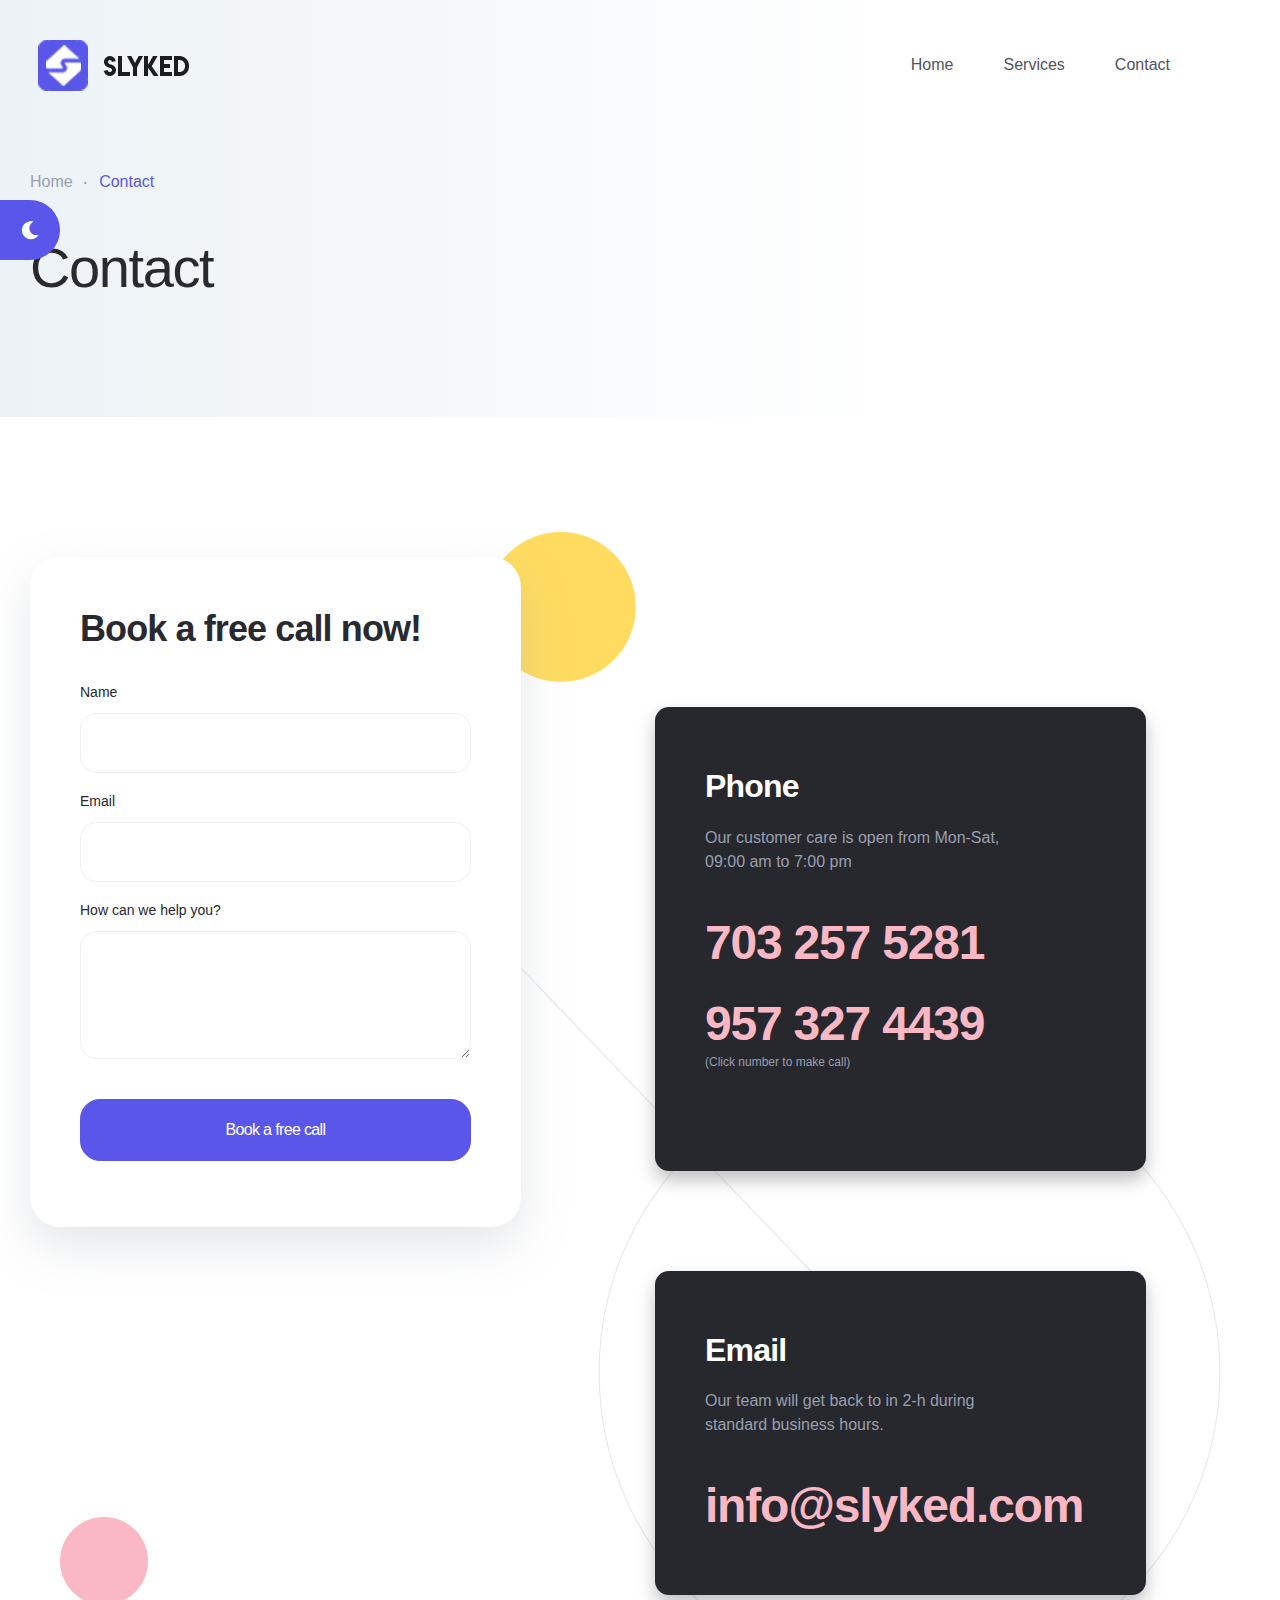
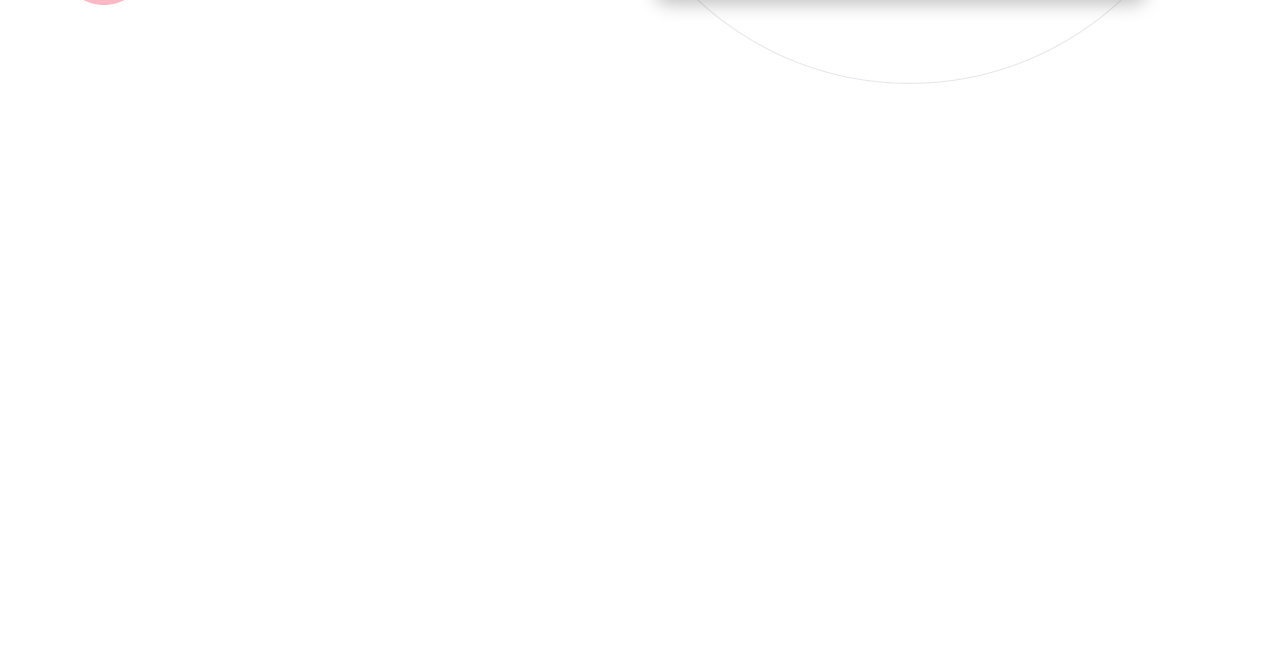
==== commit 72506394: "form issue" ====
--- a/contact.html
+++ b/contact.html
@@ -20,6 +20,14 @@
 
     <!-- Site Stylesheet -->
     <link rel="stylesheet" href="assets/css/app.css">
+
+    <!-- Begin Mailchimp Signup Form -->
+    <link href="//cdn-images.mailchimp.com/embedcode/classic-10_7_dtp.css" rel="stylesheet" type="text/css">
+    <style type="text/css">
+        #mc_embed_signup{background:#fff; clear:left; font:14px Helvetica,Arial,sans-serif;  width:600px;}
+        /* Add your own Mailchimp form style overrides in your site stylesheet or in this style block.
+        We recommend moving this block and the preceding CSS link to the HEAD of your HTML file. */
+    </style>
 
 </head>
 
@@ -220,6 +228,7 @@
                                     <button type="submit" class="axil-btn btn-fill-primary btn-fluid btn-primary" name="submit-btn">Book a free call</button>
                                 </div>
                             </form>
+                            <div  class="response" id="mce-success-response" style="display:none"></div>
                         </div>
                     </div>
                     <div class="col-xl-5 col-lg-6 offset-xl-1">
@@ -246,6 +255,31 @@
             </ul>
         </section>
 
+        <div style="display: none;" id="mc_embed_signup">
+            <form action="https://gmail.us14.list-manage.com/subscribe/post?u=278145d2dce056964b88f2e1b&amp;id=51d6d5de1a" method="post" id="mc-embedded-subscribe-form" name="mc-embedded-subscribe-form" class="validate" target="_blank" novalidate>
+                <div id="mc_embed_signup_scroll">
+                <h2>Subscribe</h2>
+            <div class="indicates-required"><span class="asterisk">*</span> indicates required</div>
+            <div class="mc-field-group">
+                <label for="mce-EMAIL">Email Address  <span class="asterisk">*</span>
+            </label>
+                <input type="email" value="" name="EMAIL" class="required email" id="mce-EMAIL">
+            </div>
+                <div id="mce-responses" class="clear foot">
+                    <div class="response" id="mce-error-response" style="display:none"></div>
+                    <div class="response" id="mce-success-response" style="display:none"></div>
+                </div>    <!-- real people should not fill this in and expect good things - do not remove this or risk form bot signups-->
+                <div style="position: absolute; left: -5000px;" aria-hidden="true"><input type="text" name="b_278145d2dce056964b88f2e1b_51d6d5de1a" tabindex="-1" value=""></div>
+                    <div class="optionalParent">
+                        <div class="clear foot">
+                            <input type="submit" value="Subscribe" name="subscribe" id="mc-embedded-subscribe" class="button">
+                            <p class="brandingLogo"><a href="http://eepurl.com/hWK6Sz" title="Mailchimp - email marketing made easy and fun"><img src="https://eep.io/mc-cdn-images/template_images/branding_logo_text_dark_dtp.svg"></a></p>
+                        </div>
+                    </div>
+                </div>
+            </form>
+            </div>
+
         <!--=====================================-->
         <!--=       Location  Area Start        =-->
         <!--=====================================-->
@@ -318,7 +352,7 @@
                             <li><a href="https://www.facebook.com/Slyked-106344322002214/" data-sal="slide-up" target="_blank" data-sal-duration="500" data-sal-delay="100"><i class="fab fa-facebook-f"></i></a></li>
                             <li><a href="https://www.instagram.com/goslyked/" target="_blank" data-sal="slide-up" data-sal-duration="500" data-sal-delay="500"><i class="fab fa-instagram"></i></a></li>
                             <li><a href="https://twitter.com/goslyked" target="_blank" data-sal="slide-up" data-sal-duration="500" data-sal-delay="200"><i class="fab fa-twitter"></i></a></li>
-                            <li><a href="https://www.linkedin.com/company/goslyked/" target="_blank" data-sal="slide-up" data-sal-duration="500" data-sal-delay="400"><i class="fab fa-linkedin-in"></i></a></li>
+                            <li><a href="https://www.linkedin.com/company/slyked/" target="_blank" data-sal="slide-up" data-sal-duration="500" data-sal-delay="400"><i class="fab fa-linkedin-in"></i></a></li>
                         </ul>
                     </div>
                 </div>
@@ -329,9 +363,9 @@
                                 <div class="footer-newsletter">
                                     <h2 class="title">Get in touch!</h2>
                                     <p>To get personalised tips and tricks on how to grow your business online, subscribe to our newsletter for free</p>
-                                    <form>
+                                    <form class="sub-form">
                                         <div class="input-group">
-                                            <input type="email" class="form-control" placeholder="Email address">
+                                            <input type="email" class="form-control" id="sub-email" placeholder="Email address">
                                             <button class="subscribe-btn" type="submit">Subscribe</button>
                                         </div>
                                     </form>
@@ -481,6 +515,8 @@
     <script src="https://smtpjs.com/v3/smtp.js" ></script>
 
     <!-- Site Scripts -->
+    <script type='text/javascript' src='//s3.amazonaws.com/downloads.mailchimp.com/js/mc-validate.js'></script><script type='text/javascript'>(function($) {window.fnames = new Array(); window.ftypes = new Array();fnames[0]='EMAIL';ftypes[0]='email';fnames[1]='FNAME';ftypes[1]='text';fnames[2]='LNAME';ftypes[2]='text';fnames[3]='ADDRESS';ftypes[3]='address';fnames[4]='PHONE';ftypes[4]='phone';fnames[5]='BIRTHDAY';ftypes[5]='birthday';}(jQuery));var $mcj = jQuery.noConflict(true);</script>
+<!--End mc_embed_signup-->
     <script src="assets/js/app.js"></script>
 </body>
 
